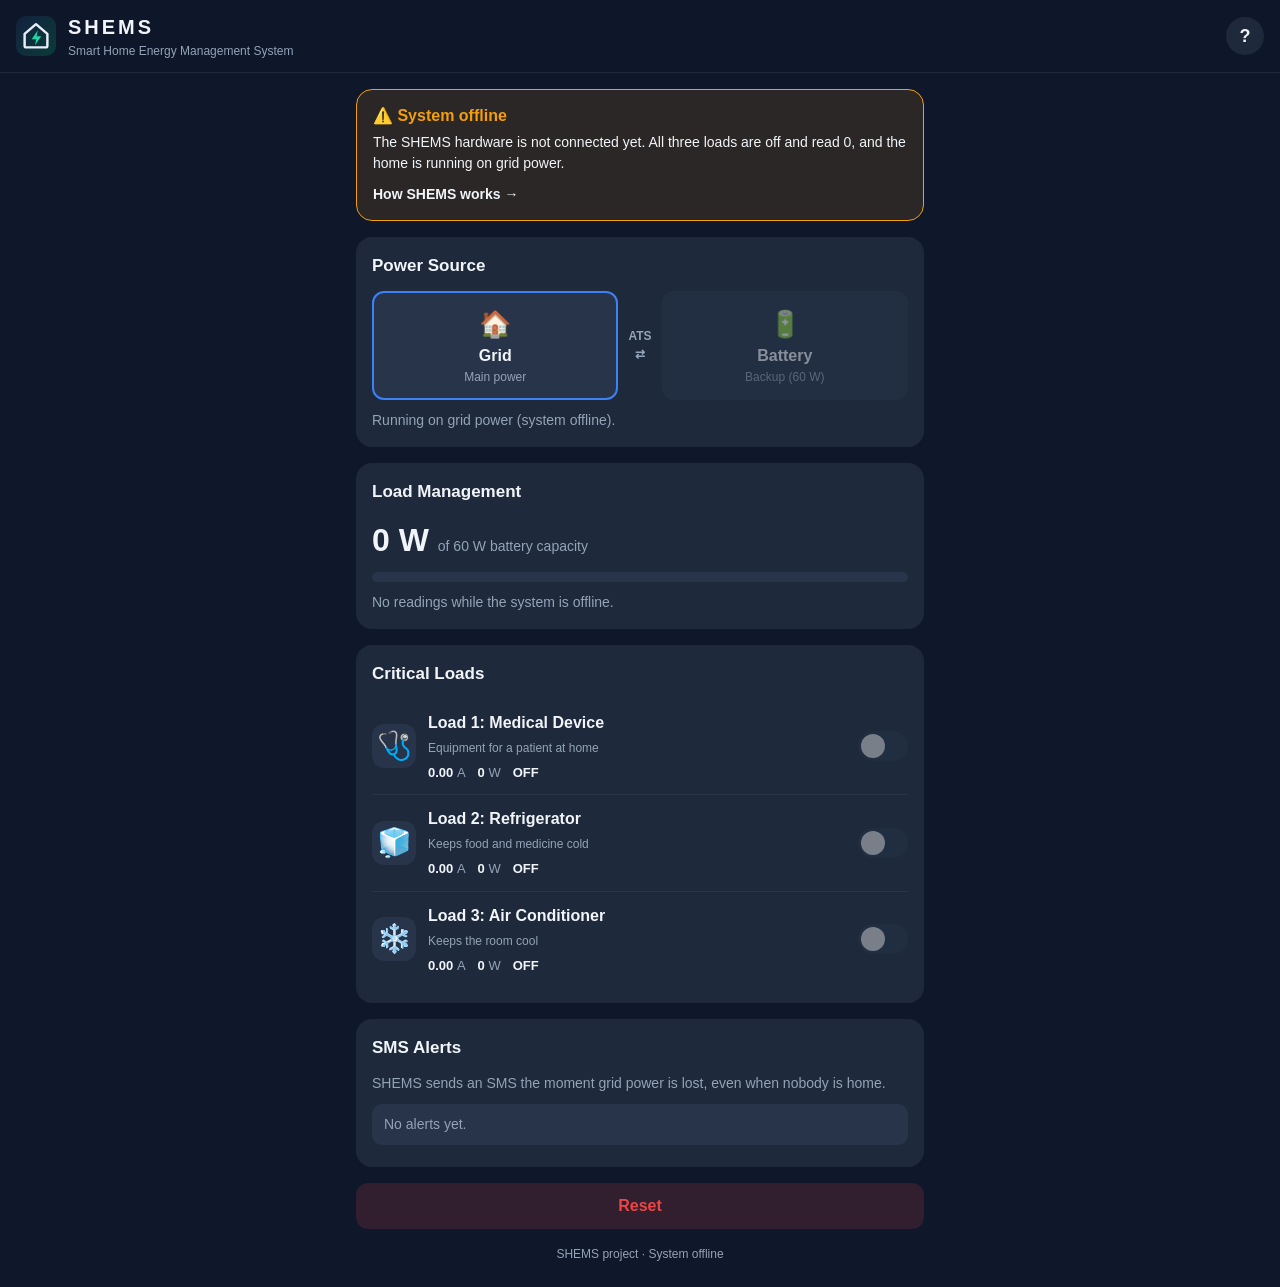
==== index.html @ b9fd7c1a "Add SHEMS web app Installable web app (PWA) for the SHEMS project: power source, load management, th" ====
<!DOCTYPE html>
<html lang="en">
<head>
  <meta charset="UTF-8">
  <meta name="viewport" content="width=device-width, initial-scale=1, viewport-fit=cover">
  <title>SHEMS</title>
  <meta name="description" content="SHEMS - Smart Home Energy Management System">

  <!-- These tags let the site be added to the home screen and open full screen like an app -->
  <link rel="manifest" href="manifest.json">
  <meta name="theme-color" content="#0f172a">
  <meta name="mobile-web-app-capable" content="yes">
  <meta name="apple-mobile-web-app-capable" content="yes">
  <meta name="apple-mobile-web-app-title" content="SHEMS">
  <meta name="apple-mobile-web-app-status-bar-style" content="black-translucent">
  <link rel="apple-touch-icon" href="icons/apple-touch-icon.png">
  <link rel="icon" href="icons/favicon.svg" type="image/svg+xml">

  <!-- iPhone launch screens (one image per screen size) -->
  <link rel="apple-touch-startup-image" href="icons/splash/splash-1320x2868.png" media="(device-width: 440px) and (device-height: 956px) and (-webkit-device-pixel-ratio: 3) and (orientation: portrait)">
  <link rel="apple-touch-startup-image" href="icons/splash/splash-1206x2622.png" media="(device-width: 402px) and (device-height: 874px) and (-webkit-device-pixel-ratio: 3) and (orientation: portrait)">
  <link rel="apple-touch-startup-image" href="icons/splash/splash-1260x2736.png" media="(device-width: 420px) and (device-height: 912px) and (-webkit-device-pixel-ratio: 3) and (orientation: portrait)">
  <link rel="apple-touch-startup-image" href="icons/splash/splash-1290x2796.png" media="(device-width: 430px) and (device-height: 932px) and (-webkit-device-pixel-ratio: 3) and (orientation: portrait)">
  <link rel="apple-touch-startup-image" href="icons/splash/splash-1179x2556.png" media="(device-width: 393px) and (device-height: 852px) and (-webkit-device-pixel-ratio: 3) and (orientation: portrait)">
  <link rel="apple-touch-startup-image" href="icons/splash/splash-1284x2778.png" media="(device-width: 428px) and (device-height: 926px) and (-webkit-device-pixel-ratio: 3) and (orientation: portrait)">
  <link rel="apple-touch-startup-image" href="icons/splash/splash-1170x2532.png" media="(device-width: 390px) and (device-height: 844px) and (-webkit-device-pixel-ratio: 3) and (orientation: portrait)">
  <link rel="apple-touch-startup-image" href="icons/splash/splash-1242x2688.png" media="(device-width: 414px) and (device-height: 896px) and (-webkit-device-pixel-ratio: 3) and (orientation: portrait)">
  <link rel="apple-touch-startup-image" href="icons/splash/splash-828x1792.png" media="(device-width: 414px) and (device-height: 896px) and (-webkit-device-pixel-ratio: 2) and (orientation: portrait)">
  <link rel="apple-touch-startup-image" href="icons/splash/splash-1125x2436.png" media="(device-width: 375px) and (device-height: 812px) and (-webkit-device-pixel-ratio: 3) and (orientation: portrait)">
  <link rel="apple-touch-startup-image" href="icons/splash/splash-1242x2208.png" media="(device-width: 414px) and (device-height: 736px) and (-webkit-device-pixel-ratio: 3) and (orientation: portrait)">
  <link rel="apple-touch-startup-image" href="icons/splash/splash-750x1334.png" media="(device-width: 375px) and (device-height: 667px) and (-webkit-device-pixel-ratio: 2) and (orientation: portrait)">

  <link rel="stylesheet" href="style.css">
</head>
<body>

  <!-- Splash screen shown when the app opens -->
  <div id="splash">
    <img src="icons/logo.svg" alt="">
    <h1>SHEMS</h1>
  </div>

  <header>
    <img src="icons/logo.svg" alt="SHEMS logo">
    <div class="title">
      <h1>SHEMS</h1>
      <p>Smart Home Energy Management System</p>
    </div>
    <!-- Side icon that opens the explanation page -->
    <a class="icon-button" href="how.html" aria-label="How SHEMS works" title="How SHEMS works">?</a>
  </header>

  <main>

    <!-- Warning: the hardware is not connected yet -->
    <div class="warning" id="offlineWarning">
      <strong>⚠️ System offline</strong>
      <p>The SHEMS hardware is not connected yet. All three loads are off and read 0, and the home is running on grid power.</p>
      <a href="how.html">How SHEMS works →</a>
    </div>

    <!-- 1. Power source (the ATS part) -->
    <section class="card">
      <h2>Power Source</h2>
      <div class="sources">
        <div class="source" id="gridBox">
          <span class="emoji">🏠</span>
          <b>Grid</b>
          <small>Main power</small>
        </div>
        <div class="switch-label">ATS<br>⇄</div>
        <div class="source" id="batteryBox">
          <span class="emoji">🔋</span>
          <b>Battery</b>
          <small>Backup (60 W)</small>
        </div>
      </div>
      <p class="status-text" id="sourceText">Running on grid power.</p>
    </section>

    <!-- 2. Load management -->
    <section class="card">
      <h2>Load Management</h2>
      <p class="total"><span id="totalPower">0</span> W <small>of 60 W battery capacity</small></p>
      <div class="bar"><div class="bar-fill" id="loadBar"></div></div>
      <p class="status-text" id="loadText">Total load is safe.</p>
    </section>

    <!-- 3. Monitoring + remote control of the three critical loads -->
    <section class="card">
      <h2>Critical Loads</h2>
      <div id="loads"></div>
    </section>

    <!-- 4. SMS alerts -->
    <section class="card">
      <h2>SMS Alerts</h2>
      <p class="note">SHEMS sends an SMS the moment grid power is lost, even when nobody is home.</p>
      <ul id="alertList"></ul>
    </section>

    <button class="reset" id="resetButton">Reset</button>

    <footer>SHEMS project · <span id="footerStatus">System offline</span></footer>
  </main>

  <div id="toast"></div>

  <script src="app.js"></script>
</body>
</html>
---- style.css ----
/* SHEMS - styles */

/* Colors used across the app */
:root {
  --bg: #0f172a;
  --card: #1e293b;
  --card-light: #273449;
  --text: #f1f5f9;
  --muted: #94a3b8;
  --green: #22c55e;
  --blue: #3b82f6;
  --orange: #f59e0b;
  --red: #ef4444;
}

* {
  box-sizing: border-box;
}

html {
  scroll-behavior: smooth;
}

body {
  margin: 0;
  background: var(--bg);
  color: var(--text);
  font-family: -apple-system, BlinkMacSystemFont, "Segoe UI", Roboto, Arial, sans-serif;
  line-height: 1.5;
  /* No bounce or pull-to-refresh, so it feels like an app */
  overscroll-behavior: none;
  -webkit-tap-highlight-color: transparent;
}

/* ---------- Splash screen ---------- */

#splash {
  position: fixed;
  inset: 0;
  z-index: 100;
  background: var(--bg);
  display: flex;
  flex-direction: column;
  align-items: center;
  justify-content: center;
  transition: opacity 0.5s;
}

#splash img {
  width: 112px;
  height: 112px;
}

#splash h1 {
  margin: 16px 0 0;
  letter-spacing: 6px;
  font-size: 22px;
}

#splash.hide {
  opacity: 0;
  pointer-events: none;
}

/* ---------- Header ----------
   env(safe-area-inset-*) keeps content away from the notch and rounded corners */

header {
  position: sticky;
  top: 0;
  z-index: 10;
  display: flex;
  align-items: center;
  gap: 12px;
  padding: calc(env(safe-area-inset-top) + 12px) 16px 12px;
  background: rgba(15, 23, 42, 0.92);
  backdrop-filter: blur(10px);
  -webkit-backdrop-filter: blur(10px);
  border-bottom: 1px solid var(--card);
}

header img {
  width: 40px;
  height: 40px;
}

header h1 {
  margin: 0;
  font-size: 20px;
  letter-spacing: 3px;
}

header p {
  margin: 0;
  font-size: 12px;
  color: var(--muted);
}

header .title {
  flex: 1;
  min-width: 0;
}

/* Round side icon in the header ("?" on the main page, "←" on the explanation page) */
.icon-button {
  flex: none;
  width: 38px;
  height: 38px;
  border-radius: 50%;
  display: flex;
  align-items: center;
  justify-content: center;
  background: var(--card);
  color: var(--text);
  font-size: 18px;
  font-weight: bold;
  text-decoration: none;
}

.icon-button:active {
  transform: scale(0.92);
}

.back-link {
  display: block;
  padding: 14px;
  border-radius: 12px;
  background: var(--card);
  color: var(--text);
  text-align: center;
  font-weight: bold;
  text-decoration: none;
}

main {
  max-width: 600px;
  margin: 0 auto;
  padding: 16px calc(env(safe-area-inset-right) + 16px) calc(env(safe-area-inset-bottom) + 24px)
    calc(env(safe-area-inset-left) + 16px);
}

/* ---------- Cards ---------- */

.card {
  background: var(--card);
  border-radius: 16px;
  padding: 16px;
  margin-bottom: 16px;
}

.card h2 {
  margin: 0 0 12px;
  font-size: 17px;
}

.note,
.status-text {
  margin: 10px 0 0;
  font-size: 14px;
  color: var(--muted);
}

/* ---------- Offline warning ---------- */

.warning {
  background: rgba(245, 158, 11, 0.12);
  border: 1px solid var(--orange);
  border-radius: 16px;
  padding: 14px 16px;
  margin-bottom: 16px;
}

.warning strong {
  color: var(--orange);
}

.warning p {
  margin: 4px 0 8px;
  font-size: 14px;
}

.warning a {
  color: var(--text);
  font-weight: bold;
  font-size: 14px;
  text-decoration: none;
}

/* ---------- Power source ---------- */

.sources {
  display: flex;
  align-items: center;
  gap: 10px;
}

.source {
  flex: 1;
  display: flex;
  flex-direction: column;
  align-items: center;
  padding: 12px 8px;
  border-radius: 12px;
  background: var(--card-light);
  border: 2px solid transparent;
  opacity: 0.5;
  transition: all 0.3s;
}

.source.active {
  opacity: 1;
  border-color: var(--blue);
}

#batteryBox.active {
  border-color: var(--green);
}

.source .emoji {
  font-size: 26px;
}

.source small {
  color: var(--muted);
  font-size: 12px;
}

.switch-label {
  text-align: center;
  font-size: 12px;
  font-weight: bold;
  color: var(--muted);
}

/* ---------- Load management ---------- */

.total {
  margin: 0;
  font-size: 32px;
  font-weight: bold;
}

.total small {
  font-size: 14px;
  font-weight: normal;
  color: var(--muted);
}

.bar {
  height: 10px;
  margin-top: 8px;
  border-radius: 10px;
  background: var(--card-light);
  overflow: hidden;
}

.bar-fill {
  width: 0;
  height: 100%;
  background: var(--green);
  transition: width 0.5s, background 0.5s;
}

.bar-fill.high {
  background: var(--orange);
}

.bar-fill.over {
  background: var(--red);
}

/* ---------- Critical loads ---------- */

.load {
  display: flex;
  align-items: center;
  gap: 12px;
  padding: 12px 0;
  border-bottom: 1px solid var(--card-light);
}

.load:last-child {
  border-bottom: none;
}

.load .emoji {
  font-size: 28px;
  width: 44px;
  height: 44px;
  display: flex;
  align-items: center;
  justify-content: center;
  border-radius: 12px;
  background: var(--card-light);
}

.load-info {
  flex: 1;
  min-width: 0;
}

.load-info b {
  display: block;
}

.load-info small {
  color: var(--muted);
  font-size: 12px;
}

.readings {
  display: flex;
  gap: 12px;
  margin-top: 4px;
  font-size: 13px;
  font-weight: bold;
}

.readings span {
  color: var(--muted);
  font-weight: normal;
}

/* On/off switch (a checkbox styled as a toggle) */
.toggle {
  position: relative;
  flex: none;
  width: 50px;
  height: 30px;
}

.toggle input {
  opacity: 0;
  width: 0;
  height: 0;
}

.slider {
  position: absolute;
  inset: 0;
  border-radius: 30px;
  background: var(--card-light);
  cursor: pointer;
  transition: background 0.3s;
}

.slider::before {
  content: "";
  position: absolute;
  left: 3px;
  top: 3px;
  width: 24px;
  height: 24px;
  border-radius: 50%;
  background: white;
  transition: transform 0.3s;
}

.toggle input:checked + .slider {
  background: var(--green);
}

.toggle input:checked + .slider::before {
  transform: translateX(20px);
}

.toggle input:disabled + .slider {
  opacity: 0.4;
}

/* ---------- SMS alerts ---------- */

#alertList {
  margin: 10px 0 0;
  padding: 0;
  list-style: none;
}

#alertList li {
  padding: 10px 12px;
  border-radius: 10px;
  background: var(--card-light);
  font-size: 14px;
  margin-bottom: 6px;
}

#alertList li.empty {
  color: var(--muted);
}

/* ---------- How SHEMS works ---------- */

.how p {
  font-size: 15px;
}

.how p:first-child {
  margin-top: 0;
}

.how h3 {
  margin: 22px 0 10px;
  font-size: 15px;
  color: var(--muted);
  text-transform: uppercase;
  letter-spacing: 1px;
}

.diagram {
  display: flex;
  flex-direction: column;
  align-items: center;
  gap: 4px;
  padding: 14px;
  border-radius: 12px;
  background: var(--bg);
}

.diagram .row {
  display: flex;
  gap: 10px;
  width: 100%;
}

.diagram .box {
  flex: 1;
  padding: 10px;
  border-radius: 10px;
  background: var(--card-light);
  text-align: center;
  font-size: 14px;
  font-weight: bold;
}

.diagram .box small {
  display: block;
  font-weight: normal;
  font-size: 12px;
  color: var(--muted);
}

.diagram .wide {
  width: 100%;
}

.diagram .main {
  border: 2px solid var(--green);
}

.diagram .arrow {
  color: var(--muted);
  font-size: 18px;
}

.diagram .side {
  margin: 10px 0 0;
  font-size: 13px;
  color: var(--muted);
}

.functions,
.plain {
  padding-left: 20px;
  margin: 0;
}

.functions li,
.plain li {
  margin-bottom: 10px;
  font-size: 15px;
}

.plain {
  list-style: none;
  padding-left: 0;
}

table {
  width: 100%;
  border-collapse: collapse;
  font-size: 14px;
}

th,
td {
  padding: 8px 6px;
  border-bottom: 1px solid var(--card-light);
  text-align: center;
}

td:first-child {
  text-align: left;
}

/* ---------- Reset, footer, toast ---------- */

.reset {
  width: 100%;
  padding: 14px;
  border: none;
  border-radius: 12px;
  background: rgba(239, 68, 68, 0.15);
  color: var(--red);
  font-size: 16px;
  font-weight: bold;
  cursor: pointer;
}

.reset:active {
  transform: scale(0.98);
}

footer {
  margin-top: 16px;
  text-align: center;
  font-size: 12px;
  color: var(--muted);
}

#toast {
  position: fixed;
  left: 50%;
  bottom: calc(env(safe-area-inset-bottom) + 20px);
  transform: translateX(-50%) translateY(20px);
  width: max-content;
  max-width: calc(100% - 32px);
  text-align: center;
  padding: 10px 18px;
  border-radius: 30px;
  background: var(--text);
  color: var(--bg);
  font-size: 14px;
  opacity: 0;
  pointer-events: none;
  transition: all 0.3s;
}

#toast.show {
  opacity: 1;
  transform: translateX(-50%) translateY(0);
}
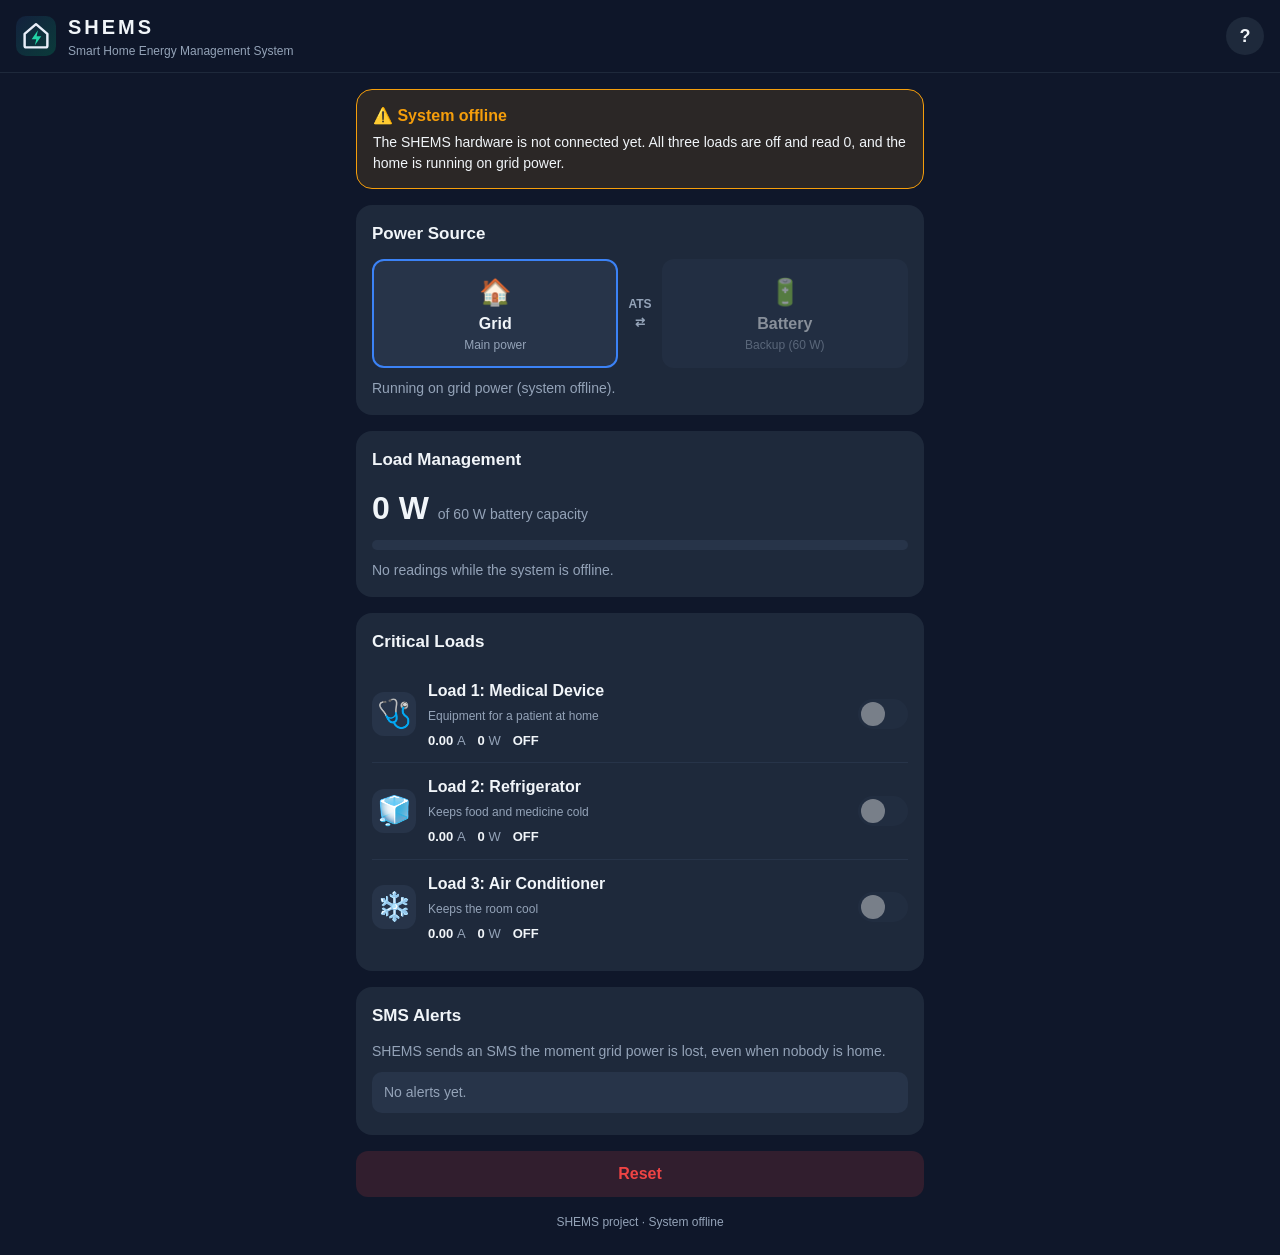
==== commit 39ce9ffe: "Keep only the ? icon for How SHEMS Works Co-Authored-By: Claude Opus 5.5 <noreply@anthropic.com>" ====
--- a/index.html
+++ b/index.html
@@ -56,7 +56,6 @@
     <div class="warning" id="offlineWarning">
       <strong>⚠️ System offline</strong>
       <p>The SHEMS hardware is not connected yet. All three loads are off and read 0, and the home is running on grid power.</p>
-      <a href="how.html">How SHEMS works →</a>
     </div>
 
     <!-- 1. Power source (the ATS part) -->
--- a/style.css
+++ b/style.css
@@ -175,16 +175,10 @@
 }
 
 .warning p {
-  margin: 4px 0 8px;
-  font-size: 14px;
-}
-
-.warning a {
-  color: var(--text);
-  font-weight: bold;
-  font-size: 14px;
-  text-decoration: none;
-}
+  margin: 4px 0 0;
+  font-size: 14px;
+}
+
 
 /* ---------- Power source ---------- */
 
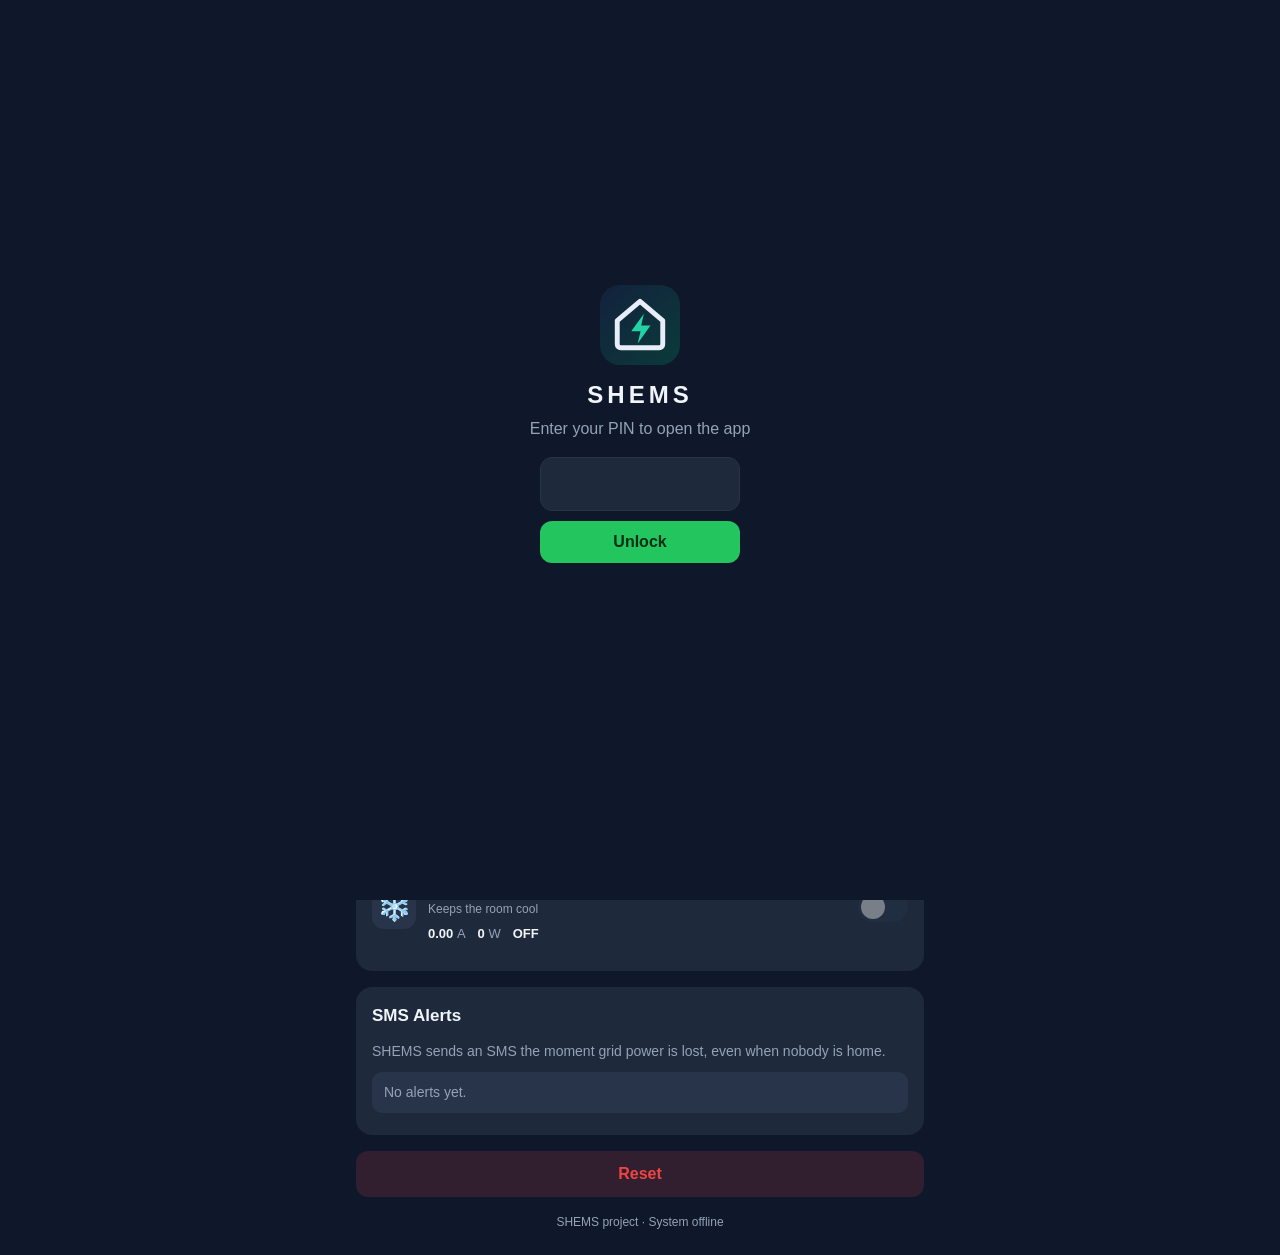
==== commit b634f3ea: "Add PIN lock screen The app asks for a PIN before opening and remembers the phone after the first un" ====
--- a/index.html
+++ b/index.html
@@ -38,6 +38,18 @@
   <div id="splash">
     <img src="icons/logo.svg" alt="">
     <h1>SHEMS</h1>
+  </div>
+
+  <!-- PIN lock: only the owner can open the app -->
+  <div id="lock" hidden>
+    <img src="icons/logo.svg" alt="">
+    <h2>SHEMS</h2>
+    <p>Enter your PIN to open the app</p>
+    <form id="lockForm">
+      <input id="pinInput" type="password" inputmode="numeric" maxlength="4" autocomplete="off" aria-label="PIN">
+      <button type="submit">Unlock</button>
+    </form>
+    <p class="lock-error" id="lockError"></p>
   </div>
 
   <header>
--- a/style.css
+++ b/style.css
@@ -62,6 +62,75 @@
   pointer-events: none;
 }
 
+/* ---------- PIN lock ---------- */
+
+#lock {
+  position: fixed;
+  inset: 0;
+  z-index: 50;
+  background: var(--bg);
+  display: flex;
+  flex-direction: column;
+  align-items: center;
+  justify-content: center;
+  padding: 24px;
+  text-align: center;
+}
+
+#lock[hidden] {
+  display: none;
+}
+
+#lock img {
+  width: 80px;
+  height: 80px;
+}
+
+#lock h2 {
+  margin: 12px 0 4px;
+  letter-spacing: 4px;
+}
+
+#lock p {
+  margin: 0 0 16px;
+  color: var(--muted);
+}
+
+#lockForm {
+  display: flex;
+  flex-direction: column;
+  gap: 10px;
+  width: 200px;
+}
+
+#pinInput {
+  padding: 12px;
+  border: 1px solid var(--card-light);
+  border-radius: 12px;
+  background: var(--card);
+  color: var(--text);
+  font-size: 24px;
+  letter-spacing: 10px;
+  text-align: center;
+}
+
+#lockForm button {
+  padding: 12px;
+  border: none;
+  border-radius: 12px;
+  background: var(--green);
+  color: #052e16;
+  font-size: 16px;
+  font-weight: bold;
+  cursor: pointer;
+}
+
+#lock .lock-error {
+  margin-top: 12px;
+  color: var(--red);
+  min-height: 1.5em;
+}
+
 /* ---------- Header ----------
    env(safe-area-inset-*) keeps content away from the notch and rounded corners */
 
